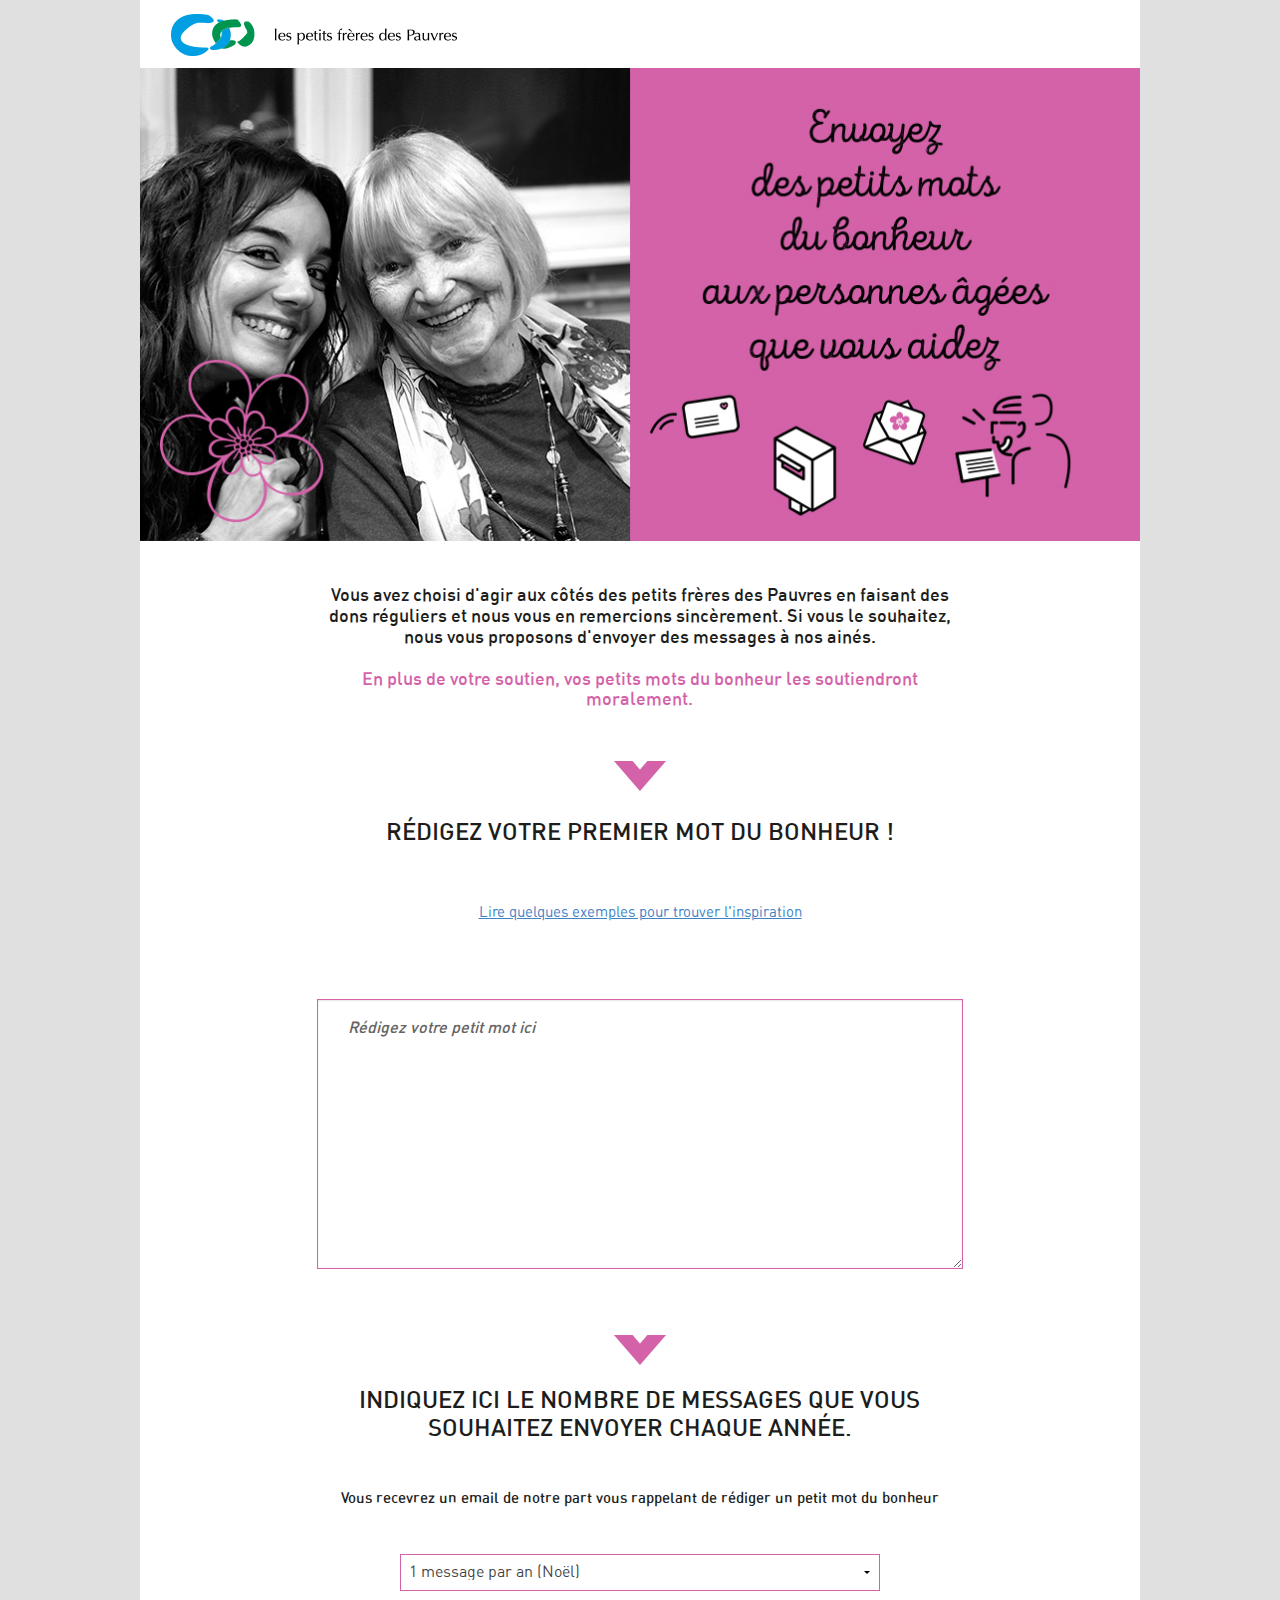
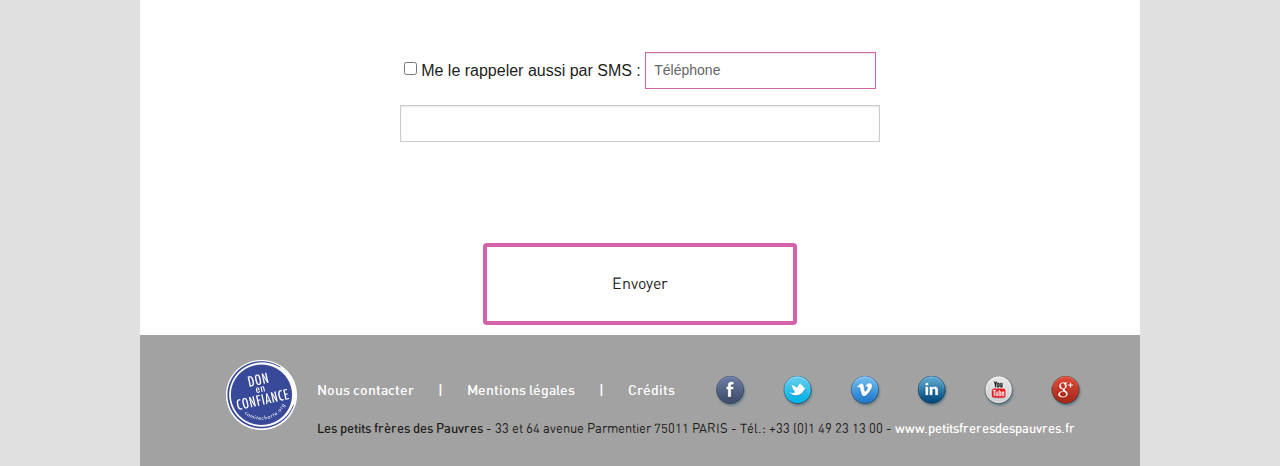
==== index.html @ 56ebad9e "Updated 'index.html' via CloudCannon" ====
<!doctype html>
<html class="no-js" lang="en">
	<head>
		<meta charset="utf-8" />
		<meta name="viewport" content="width=device-width, initial-scale=1.0" />
		<title>les petits frères des Pauvres - petits mots</title>
		<link rel="icon" href="lib/img/favicon.ico" />
		<link rel="stylesheet" href="lib/css/foundation.css" />
		<link rel="stylesheet" href="lib/css/custom.css" />
		<script src="lib/js/vendor/modernizr.js"></script>
		
		<!-- Start of Woopra Code -->
		<script>
			function extractUrlParams(){
				var t = document.location.search.substring(1).split('&'); var f = [];
				for (var i=0; i<t.length; i++){
					var x = t[ i ].split('=');
					f[x[0]]=decodeURIComponent(x[1]);
				}
				return f;
			};

			(function(){
			var t,i,e,n=window,o=document,a=arguments,s="script",r=["config","track","identify","visit","push","call","trackForm","trackClick"],c=function(){var t,i=this;for(i._e=[],t=0;r.length>t;t++)(function(t){i[t]=function(){return i._e.push([t].concat(Array.prototype.slice.call(arguments,0))),i}})(r[t])};for(n._w=n._w|| {},t=0;a.length>t;t++)n._w[a[t]]=n[a[t]]=n[a[t]]||new c;i=o.createElement(s),i.async=1,i.src="//static.woopra.com/js/w.js",e=o.getElementsByTagName(s)[0],e.parentNode.insertBefore(i,e)})("woopra");

			woopra.config({
				domain: 'petitsfreresdespauvres.fr'
			});

			var p = extractUrlParams();

			if ('email' in p) {
				if ('lastname' in p && 'firstname' in p) {
					woopra.identify({
						email: p['email'],
						name: p['firstname'] + ' ' + p['lastname']
					});
				} else {woopra.identify({email: p['email']})}
			}

			woopra.track();
		</script>
		<!-- End of Woopra Code -->
	</head>
	<body>
		<div class="row collapse">
			<div id="content">
				<div class="row">
					<div class="large-12 columns end">
						<a href="http://www.petitsfreres.asso.fr/" target="_blank" id="logo" onclick="woopra.track('interaction', {category:logo-PM,action:clic,url:document.location.href,title: document.title});"><img src="lib/img/logo.gif" /></a>
					</div>
				</div>
				<div class="row collapse" id="top-img">
					<img src="lib/img/pm_header.jpg" />
				</div>
				<div class="row">
					<div class="large-8 large-offset-2 columns end text-center din-medium font-18" id="pm_intro">
						Vous avez choisi d'agir aux côtés des petits frères des Pauvres  en faisant des dons réguliers et nous vous en remercions sincèrement. Si vous le souhaitez, nous vous proposons d'envoyer des messages à nos ainés.<br /><br />
						<span class="pink">
							En plus de votre soutien, vos petits mots du bonheur les soutiendront moralement.
						</span>
					</div>
				</div>
				<div class="row">
					<div class="small-12 columns text-center">
						<img src="lib/img/fleche-rose.png" class="arrow" />
					</div>
				</div>
				<div class="row">
					<div class="large-12 columns din-medium font-24 text-center uppercase">
						Rédigez votre premier mot du bonheur !
					</div>
				</div>
				<div class="row margin-examples">
					<a href="javascript:void(0);" onclick="closeExamples()" id="close_examples"><img src="lib/img/close.png" /></a>
					<div class="large-12 columns end text-center" id="link_examples">
						<a href="javascript:void(0);" onclick="showExamples();" class="din-regular font-15 link-blue">Lire quelques exemples pour trouver l'inspiration</a>
					</div>
					<div class="large-10 large-offset-1 columns end" id="examples">
						<div class="small-2 medium-1 columns">
							<a href="javascript:void(0);" id="prev"><img src="lib/img/examples_left.gif" /></a>
						</div>
						<div class="small-8 medium-10 columns text-center" id="examples-content">
							<div id="carousel">
								<div id="slides">
									<ul>
										<li class="example din-regular font-15 italic">Recevez ces quelques fleurs pour réchauffer votre quotidien.<br /><br />Amitiés.<br />Christian</li>
										<li class="example din-regular font-15 italic"> Voici de jolies couleurs pour ensoleiller votre journée. Passez un bon moment avec le bénévole qui vous remettra cette carte.<br /><br />Paul</li>
										<li class="example din-regular font-15 italic">Je vous souhaite un Joyeux Noël et un très bon réveillon avec les petits frères des Pauvres. Je penserai à vous le 25 décembre.<br /><br />Marie</li>
									</ul>
									<div class="clear"></div>
								</div>
							</div>
						</div>
						<div class="small-2 medium-1 columns">
							<a href="javascript:void(0);" id="next"><img src="lib/img/examples_right.gif" /></a>
						</div>
					</div>
				</div>
				<form method="post" id="submition" action="">
					<div class="row">
						<div class="medium-8 medium-offset-2 columns end">
							<textarea name="contenu" id="" class="textarea din-medium font-16 italic" placeholder="Rédigez votre petit mot ici"></textarea>
						</div>
					</div>
					<div class="row">
						<div class="small-12 columns end text-center">
							<img src="lib/img/fleche-rose.png" class="arrow arrow-margin" />
						</div>
					</div>
					<div class="row">
						<div class="medium-8 medium-offset-2 columns end din-medium font-24 lineheight-28 text-center uppercase">
							Indiquez ici le nombre de messages que vous souhaitez envoyer chaque année. 
						</div>
					</div>
					<div class="row">
						<div class="large-12 columns end text-center din-medium font-15 row-margin">
							Vous recevrez un email de notre part vous rappelant de rédiger un petit mot du bonheur
						</div>
					</div>
					<div class="row">
						<div class="medium-6 medium-offset-3 columns end">
							<select name="nombre de messages" id="" class="select din-regular font-16">
								<option value="1">1 message par an (Noël)</option>
								<option value="2">2 messages par an (Noël &amp; été)</option>
								<option value="3">3 messages par an (Noël, été &amp; fleurs de la fraternité)</option>
							</select>
						</div>
					</div>
					<div class="row">
						<div class="large-6 large-offset-3 columns end row-margin text-center">
							<input type="checkbox" name="rapelle" id="" value="oui" class="checkbox" /> Me le rappeler aussi par SMS : <input type="text" name="tel" id="" value="" placeholder="Téléphone" class="input" />
                            <input type="text" name="email" value="" />
						</div>
					</div>
					<div class="row row-margin-bottom">
						<div class="medium-4 medium-offset-4 columns end text-center">
							<div class="errors din-medium font-16"></div>
                            <input type="hidden" name="cc_emails[]" value="tech2@adfinitas.fr" />
							<a href="javascript:void(0);" onclick="sendForm(); woopra.track('interaction', {category:CTA-PM,action:clic,url:document.location.href,title: document.title});" type="submit" class="btn-white text-center no-margin">Envoyer</a>
						</div>
					</div>
				</form>
				<div class="row footer">
					<div class="show-for-large-up large-2 columns text-right">
						<a href="http://www.comitecharte.org/" target="_blank"><img src="lib/img/donconfiance.png" /></a>
					</div>
					<div class="text-center hide-for-large-up">
						<div class="social">
							<a href="https://www.facebook.com/lespetitsfreresdesPauvres" target="_blank" class="logo-social"><img src="lib/img/logo_fb.png" /></a>
							<a href="https://twitter.com/pfpauvres" target="_blank" class="logo-social"><img src="lib/img/logo_tw.png" /></a>
							<a href="https://vimeo.com/petitsfreresdespauvres" target="_blank" class="logo-social"><img src="lib/img/logo_vimeo.png" /></a>
							<a href="https://www.linkedin.com/company/les-petits-fr%C3%A8res-des-pauvres" target="_blank" class="logo-social"><img src="lib/img/logo_linkedin.png" /></a>
							<a href="https://www.youtube.com/user/petitsfreresassofr" target="_blank" class="logo-social"><img src="lib/img/logo_youtube.png" /></a>
							<a href="https://plus.google.com/100898429253346030836" target="_blank" class="logo-social"><img src="lib/img/logo_gplus.png" /></a>
						</div>
					</div>
					<div class="large-10 columns end">
						<div class="row menu font-14 din-medium">
							<a href="mailto:donateurs@petitsfreresdespauvres.fr" target="_blank">Nous contacter</a>
							<span class="divider">|</span>
							<a href="javascript:void(0);" data-reveal-id="mentions">Mentions légales</a>
							<span class="divider">|</span>
							<a href="javascript:void(0);" data-reveal-id="credits">Crédits</a>
							<div class="social show-for-large-up">
								<a href="https://www.facebook.com/lespetitsfreresdesPauvres" target="_blank" class="logo-social"><img src="lib/img/logo_fb.png" /></a>
								<a href="https://twitter.com/pfpauvres" target="_blank" class="logo-social"><img src="lib/img/logo_tw.png" /></a>
								<a href="https://vimeo.com/petitsfreresdespauvres" target="_blank" class="logo-social"><img src="lib/img/logo_vimeo.png" /></a>
								<a href="https://www.linkedin.com/company/les-petits-fr%C3%A8res-des-pauvres" target="_blank" class="logo-social"><img src="lib/img/logo_linkedin.png" /></a>
								<a href="https://www.youtube.com/user/petitsfreresassofr" target="_blank" class="logo-social"><img src="lib/img/logo_youtube.png" /></a>
								<a href="https://plus.google.com/100898429253346030836" target="_blank" class="logo-social"><img src="lib/img/logo_gplus.png" /></a>
							</div>
						</div>
						<div class="show-for-large-up row footer-row-margin din-regular font-13">
							<span class="din-medium">Les petits frères des Pauvres</span> - 33 et 64 avenue Parmentier 75011 PARIS - Tél.: +33 (0)1 49 23 13 00  - <a href="http://www.petitsfreresdespauvres.fr" target="_blank" class="din-medium link-footer">www.petitsfreresdespauvres.fr</a>
						</div>
						<div class="hide-for-large-up row footer-row-margin din-regular font-13 text-center">
							<span class="din-medium">Les petits frères des Pauvres</span><br />33 et 64 avenue Parmentier 75011 PARIS<br />Tél.: +33 (0)1 49 23 13 00<br /><a href="http://www.petitsfreresdespauvres.fr" target="_blank" class="din-medium link-footer">www.petitsfreresdespauvres.fr</a>
						</div>
					</div>
					<div class="hide-for-large-up columns text-center">
						<a href="http://www.comitecharte.org/" target="_blank"><img src="lib/img/donconfiance.png" /></a>
					</div>
				</div>
			</div>
		</div>
		<div id="mentions" class="reveal-modal" data-reveal>
			<h2>Mentions légales</h2>
			<h3>Droits de propriété intellectuelle</h3>
			Le présent site est la propriété des petits frères des Pauvres, qui en est l'auteur au sens des articles L. 111.1 et suivants du Code de la propriété intellectuelle. Les photographies, textes, slogans, dessins, images, séquences animées sonores ou non ainsi que toutes œuvres intégrées dans le site sont la propriété des petits frères des Pauvres ou de tiers ayant autorisé les petits frères des Pauvres à les utiliser.
			<br />La reproduction, sur un support papier ou informatique, du site petitsmots.petitsfreresdespauvres.fr est autorisée sous réserve qu'elle soit strictement réservée à un usage personnel, excluant tout usage à des fins publicitaires et/ou commerciales et/ou d'informations, et qu'elle soit conforme aux dispositions de l'article L122-5 du Code de la Propriété Intellectuelle.
			<br />A l'exception des dispositions ci-dessus, toute reproduction, représentation, utilisation ou modification, par quelque procédé que ce soit et sur quelque support que ce soit, de tout ou partie du site, de tout ou partie des contenus qui le composent, sans avoir obtenu l'autorisation préalable des petits frères des Pauvres, est strictement interdite et constitue un délit de contrefaçon.
			<h3>Données personnelles - Protection</h3>
			Aucune information personnelle n'est collectée à votre insu. Aucune information personnelle n'est cédée à des tiers. Vous pouvez consulter ce site sans révéler votre identité ou donner la moindre information vous concernant. Les informations que vous nous communiquerez seront traitées selon les dispositions légales applicables et notamment de la Loi "Informatique et Libertés" n°78-17 du 6 janvier 1978. Elles seront considérées comme non confidentielles et conformément à l'article 34 de cette même loi, vous disposez d'un droit d'accès et de rectification des données vous concernant en nous contactant à l'adresse webmaster@petitsfreresdespauvres.fr . Si vous vous êtes enregistré sur la liste de diffusion petits frères des Pauvres, vous pourrez bien entendu mettre fin à votre abonnement à tout moment à partir du lien "se désabonner".
			<h3>Cookies</h3>
			Lors de votre visite sur notre site, nous sommes susceptibles d'implanter un cookie dans votre ordinateur. Un cookie est un petit bloc de données envoyé à votre navigateur par un serveur web et stocké sur le disque dur de votre ordinateur. Le cookie ne nous permet pas de vous identifier personnellement. De manière générale, il nous permet d'enregistrer des informations relatives à la navigation de votre ordinateur sur notre site (les pages que vous avez consultées, la date et l'heure de la consultation, etc.) que nous pourrons lire lors de vos visites ultérieures. Vous pouvez naturellement vous opposer à l'enregistrement de cookies en configurant votre navigateur à partir des "Options" ou "Préférences" de celui-ci. Vous pouvez également supprimer les cookies à tout moment et individuellement en vous rapportant au manuel d'utilisation de votre ordinateur.

			<h3>Liens hypertextes</h3>

			La mise en place d'un lien hypertexte vers le site  http://www.petitsmots.petitsfreresdespauvres.fr nécessite une autorisation préalable écrite aux petits frères des Pauvres. Faites votre demande à :webmaster@petitsfreresdespauvres.fr
			<br />
			<br />Les petits frères des Pauvres ne peuvent en aucun cas être tenus pour responsables de la mise à disposition des sites qui font l'objet d'un lien hypertexte à partir du site http://www.petitsmots.petitsfreresdespauvres.fr et ne peuvent supporter aucune responsabilité sur le contenu disponible sur ces sites ou à partir de ces sites.

			<h3>
			les petits frères des Pauvres est une association à but non lucratif reconnue d'utilité publique et régie par la loi de 1901.
			<br />
			<small>
			Les dons aux petits frères des Pauvres (association ou Fondation) ouvrent droit à une réduction d'impôt :  
			</small>
			</h3>

			Si vous êtes imposable, 75% de vos dons aux petits frères des Pauvres sont déductibles de votre impôt sur le revenu dans la limite de 529 euros (plafond 2015). Au-delà, la réduction d'impôt est de 66% dans la limite de 20% de votre revenu imposable (report possible sur 5 ans en cas de dépassement). Nous vous enverrons un reçu fiscal.
			<br />Si vous souhaitez que votre don soit déductible de votre ISF, merci de l'adresser à l'ordre de la Fondation des petits frères des Pauvres qui soutient des actions d'accompagnement conduites par l'association ou d'autres organismes partageant ses valeurs.
			<br />Déduction faite des frais d'appel et de traitement, vos dons soutiennent l'ensemble des missions sociales des petits frères des Pauvres (Accompagner, Héberger et Loger, Agir collectivement, Alerter et Témoigner) et financent les moyens nécessaires à la bonne réalisation et au contrôle de celles-ci. Agréées par le Comité de la carte du don en confiance, l'association et la Fondation des petits frères des Pauvres se soumettent annuellement au contrôle de cet organisme et s'engagent à respecter les principes de transparence définis par celui-ci. Nos comptes sont certifiés chaque année par des commissaires aux comptes, le cabinet Deloitte.

			<a class="close-reveal-modal">&#215;</a>
		</div>
		<div id="credits" class="reveal-modal" data-reveal>
			<h2>Crédits</h2>
			<!--<p class="lead"></p>-->
			<p><strong>Editeur :</strong>
				<br />Le site www.petitsmots.petitsfreresdespauvres.fr est édité par l'<strong>agence Adfinitas</strong>
				<br />
				<br />Crédits photographiques
				<br />Copyright © Paul Baldesare
				<br />© thinkstock 
				<br />© Aurélien Marquot
				<br />© Sigrun Sauerzapfe
			</p>
			<a class="close-reveal-modal">&#215;</a>
		</div>
		<script src="lib/js/vendor/jquery.js"></script>
		<script src="lib/js/foundation.min.js"></script>
		<script src="lib/js/custom.js"></script>
		<script type="text/javascript"  id="cookiebanner" src="https://s3.amazonaws.com/heroku-adfinitas-campaign/PFP_Noel_2014/lib/js/cookiebanner.js"  data-position="top"   data-bg="#111"  data-link="#ffae00" data-linkmsg=">En savoir plus" data-message="Nous utilisons les cookies afin d'améliorer l'expérence utilisateur. En poursuivant votre navigation sur ce site, vous acceptez l'utilisation de cookies."></script>
		<script>
			(function(i,s,o,g,r,a,m){i['GoogleAnalyticsObject']=r;i[r]=i[r]||function(){(i[r].q=i[r].q||[]).push(arguments)},i[r].l=1*new Date();a=s.createElement(o),m=s.getElementsByTagName(o)[0];a.async=1;a.src=g;m.parentNode.insertBefore(a,m)})(window,document,'script','//www.google-analytics.com/analytics.js','ga');
			ga('create', 'UA-2600350-4', 'auto');
			ga('send', 'pageview');
		</script>
		<script>
        function extractUrlParams(){
        var t = document.location.search.substring(1).split('&'); var f = [];
        for (var i=0; i<t.length; i++){
            var x = t[ i ].split('=');
            f[x[0]]=decodeURIComponent(x[1]);
        }
        return f;
        };
    
        var p = extractUrlParams();
        if ('email' in p) {
            $("#email").val(p['email']);
        }
		</script>

	</body>
</html>
---- lib/css/custom.css ----
body {
	color: #1d1d1b;
	background: #e0e0e0;
}

#content {
	background: #ffffff;
}

#logo {
	margin-left: 20px;
}

@media all and (max-width: 1023px) {
	#logo {
		margin-left: 0px;
	}
}

#top-img img {
	width: 100%;
	cursor: pointer;
}

#top-img .large-4 {
	position: relative;
}

.top-img-hover {
	position: absolute;
	top: 0;
	left: 0;
	background: url('../img/bg-blanc-transp.png') repeat;
	width: 100%;
	height: 100%;
	display: none;
	cursor: pointer;
	padding-top: 110px;
}

#top-img .title {
	color: #cc6699;
	margin-bottom: 30px;
}

.arrow {
	margin: 20px auto 17px;
}

.arrow-margin {
	margin: 50px auto 23px;
}

@media all and (max-width: 1023px) {
	.plus {
		margin-bottom: 20px;
	}
}

#enveloppe1 {
	position: absolute;
	right: 0;
	top: 50%;
}

@media all and (max-width: 640px) {
	#enveloppe1 {
		display: none;
	}
}

.btn-white, .btn-white:focus {
	width: 100%;
	border: solid 4px #d362a9;
	border-radius: 4px;
	display: inline-block;
	margin: 40px 0 70px;
	padding: 25px 0;
	color: #1d1d1b;
	font-family: "DIN";
}

.btn-white.no-margin {
	margin: 40px 0 10px;
}

.btn-white:hover {
	color: #ffffff;
	background: #d362a9;
}

.btn-pink, .btn-pink:focus {
	width: 100%;
	border: solid 4px #000000;
	border-radius: 4px;
	display: inline-block;
	margin: 40px 0 70px;
	padding: 25px 0;
	color: #ffffff;
	background: #cc6699;
	font-family: "DIN";
}

@media all and (max-width: 1023px) {
	.btn-white, .btn-white:focus, .btn-pink, .btn-pink:focus {
		margin: 20px 0;
	}
}

.btn-pink:hover {
	color: #ffffff;
	background: #000000;
}

#title1 {
	margin-bottom: 36px;
}

@media all and (max-width: 1023px) {
	#title1 {
		margin-top: 36px;
	}
	
	.small-margin-pics {
		margin-top: 30px;
	}
	
	.small-margin-pics:first-child {
		margin-top: 0px;
	}
}

.subtitle1 {
	font-size: 106.3%;
	margin-bottom: 10px;
	line-height: 111.8%;
}

.bg1 {
	background: url('../img/bg1.jpg') repeat top center / 100% auto;
}

.bg2 {
	background: url('../img/bg2.jpg') no-repeat top center / auto 100%;
	min-height: 706px;
	position: relative;
}

.title-white {
	color: #ffffff;
	font-size: 243.75%;
	line-height: 125.64%;
	margin: 45px auto 75px;
}

.title-white2 {
	color: #ffffff;
	font-size: 243.75%;
	line-height: 125.64%;
	margin: 15px auto 75px;
}

@media all and (max-width: 1023px) {
	.bg2 {
		background: none !important;	
	}
	
	.title-white2 {
		color: #010101;
		margin: 0 auto 75px;
	}
}

.bg-pink {
	background: url('../img/bg-rose-transp.png') repeat;
}

.bg-grey {
	background: url('../img/bg-gris-transp.png') repeat;
}

.bg-pink-small {
	background: url('../img/bg-rose-transp.png') repeat !important;
}

.bg-grey-small {
	background: url('../img/bg-gris-transp.png') repeat !important;
}

.block-margin-left {
	margin: 0 0 0 20px !important;
}

.block-margin-bottom {
	margin-bottom: 0px !important;
}

@media all and (max-width: 1023px) {
	.block-margin-bottom {
		margin-bottom: 0 !important;
	}
}

.block-margin-right {
	margin: 0 20px 0 0 !important;
}

.block {
	min-height: 211px;
	padding-top: 68px;
	cursor: pointer;
	position: relative;
}

.block-no-height {
	min-height: auto !important;
}

.block-hidden {
	display: none;
}

.block-hidden-visible {
	display: block;
	height: 100%;
	left: 0;
	margin-left: 0 !important;
	position: absolute !important;
	top: 0;
	width: 100%;
}

@media all and (max-width: 1023px) {
	.block-hidden-visible {
		position: relative !important;	
	}
}

#block-fraternite {
	margin-bottom: 25px !important;
}

#fraternite {
	padding-top: 16px;
}

#fraternite-enveloppe1 {
	left: 34px;
	position: absolute;
	top: 80px;
}

#fraternite-enveloppe2 {
	right: 7px;
	position: absolute;
	top: 40px;
}

#tranquilite {
	padding-top: 33px;
}

#defiscalisation {
	padding-top: 16px;
}

#souplesse {
	padding-top: 14px;
}

.bg2 .block-hidden-visible {
	padding: 35px 37px !important;
	height: 100% !important;
}

.plus-blanc {
	margin-top: 15px;
	display: inline-block;
}

.btn-alt, .btn-alt:focus {
	width: 100%;
	border: solid 4px #cc6699;
	border-radius: 4px;
	display: inline-block;
	margin: 70px 0 0;
	padding: 20px 0;
	color: #ffffff;
	font-family: "DIN";
}

.btn-alt:hover {
	color: #ffffff;
	background: #cc6699;
}

.bg2 .absolute-bottom {
	position: absolute;
	bottom: 48px;
	width: 100%;
}

.bg2 .large-6 > .block {
	margin: 0 !important;
}

@media all and (max-width: 1023px) {
	.bg2 .absolute-bottom {
		position: relative;
		bottom: 0;
	}
}

.bg2 .block {
	height: auto;
	padding: 38px;
	cursor: pointer;
	background: #ffffff;
	position: relative;
}

@media all and (max-width: 1023px) {
	.bg2 .block .block {
		background: none;
		min-height: auto;
	}
}

.bg2 .block.bg-grey {
	background: #b4b4b4;
}

.quote {
	background: #b4b4b4;
}

.img-quote {
	padding-top: 93px;
}

.text-quote {
	padding-top: 75px;
}

@media all and (max-width: 1023px) {
	.text-quote {
		padding-top: 35px;
	}
}

.name-quote {
	margin-top: 20px;
	color: #ffffff;
}

.title-bottom {
	margin-bottom: 70px;
}

.subtitle-bottom {
	margin-top: 44px;
	display: block;
}

.legend-bottom {
	margin: 95px 0 30px;
}

@media all and (max-width: 1023px) {
	.subtitle-bottom {
		margin-top: 14px;
	}
	
	.text-bottom {
		display: block;
		margin-bottom: 20px;
	}
	
	.legend-bottom {
		display: none;
	}
}

.footer {
	background: #a3a2a2;
	padding: 25px 0
}

.footer .menu {
	margin-top: 16px;
}

.footer a, .footer a:active, .footer a:hover, .footer .menu .divider {
	color: #ffffff;
}

.footer a:hover {
	text-decoration: underline;
}

.footer .menu .divider {
	display: inline-block;
	margin: 0 21px;
}

@media all and (max-width: 1023px) {
	.footer .menu {
		text-align: center;
	}
	
	.footer .menu .divider {
		margin: 0 5px;
	}
}

.footer-row-margin {
	padding-top: 12px;
}

.hide-for-large-up.footer-row-margin {
	padding: 12px;
}

.footer .social {
	display: inline !important;
	margin-left: 38px;
}

.footer .logo-social {
	margin-left: 33px;
}

@media all and (max-width: 1024px) {
	.footer .social {
		margin-left: 0;
	}
	
	.footer .social.show-for-large-up {
		display: none !important;
	}
	
	.footer .logo-social {
		margin-left: 13px;
	}
}

.footer .logo-social:first-child {
	margin-left: 0px;
}

#pm_intro {
	padding: 45px 10px 30px;
}

.margin-examples {
	margin: 40px auto 75px;
}

#examples {
	display: none;
	margin: 40px auto 75px;
}

#link_examples {
	margin: 40px auto 75px;
}

#close_examples {
	position: relative;
	top: 0;
	right: 0;
	display: none;
}

#carousel {
    width:100%;
    height:100px;
    margin:0 auto;
}

#slides {
    overflow:hidden;
    /* fix ie overflow issue */
    position:relative;
    width:100%;
    height:100px;
}

#slides ul {
    position:relative;
    left:0;
    top:0;
    list-style:none;
    margin:0;
    padding:0;    
    width:100%;
	height:100px;
}

#slides li {
    width:100%;
	height:100px;
    float:left;
}

.clear {clear:both}

.textarea {
	border: solid 1px #d362a9;
	padding: 20px 30px;
	height: 270px;
}

.select, .select:focus {
	border: solid 1px #d362a9;
	background-color: #ffffff;
}

.select option {
	padding: 5px 2px;
}

.input {
	border: solid 1px #d362a9 !important;
	display: inline-block !important;
	width: 231px !important;
}

@media all and (max-width: 499px) {
	.input {
		width: 100% !important;
	}
}

.errors {
	color: #ff0000;
	display: none;
	margin: 15px 0 0;
}

.row-margin {
	margin: 45px 0;
}

.row-margin-bottom {
	margin: 0 auto 75px;
}

/* FONTS */
.pink {
	color: #d362a9;
}

.link-blue {
	text-decoration: underline;
	color: #4182c5;
}

.italic {
	font-style: italic;
}

.din-medium {
	font-family: 'DIN_Medium';
}

.din-regular {
	font-family: 'DIN';
}

.din-black {
	font-family: 'DIN_Black';
}

.din-bold {
	font-family: 'DIN';
	font-weight: bold;
}

.intro-script {
	font-family: 'IntroScript';
}

.font-11 {
	font-size: 68.8%;
	line-height: 128.6%;
}

.font-12 {
	font-size: 92.3%;
	line-height: 128.6%;
}

.font-13 {
	font-size: 81.3%;
	line-height: 169.2%;
}

.font-13-alt {
	font-size: 81.3%;
	line-height: 138.5%;
}

.font-14 {
	font-size: 87.5%;
	line-height: 128.6%;
}

.font-15 {
	font-size: 93.8%;
	line-height: 133.3%;
}

.font-16 {
	font-size: 100%;
}

.font-18 {
	font-size: 112.5%;
	line-height: 116.7%;
}

.font-20 {
	font-size: 125%;
	line-height: 110.0%;
}

.font-22 {
	font-size: 137.5%;
	line-height: 95.5%;
}

.font-24 {
	font-size: 150.0%;
	line-height: 216.66%;
}

.font-24.lineheight-28 {
	font-size: 150.0%;
	line-height: 116.66%;
}

.font-39 {
	font-size: 243.75%;
	line-height: 112.82%;
}

.font-italic {
	font-style: italic;
}

.uppercase {
	text-transform: uppercase;
}

/* FONTS SOURCES */
@font-face {
    font-family: 'DIN_Black';
    src: url('../fonts/dinblackalternate-webfont.eot');
    src: url('../fonts/dinblackalternate-webfont.eot?#iefix') format('embedded-opentype'),
         url('../fonts/dinblackalternate-webfont.woff2') format('woff2'),
         url('../fonts/dinblackalternate-webfont.woff') format('woff'),
         url('../fonts/dinblackalternate-webfont.ttf') format('truetype'),
         url('../fonts/dinblackalternate-webfont.svg#dinregular') format('svg');
    font-weight: normal;
    font-style: normal;
}
@font-face {
    font-family: 'DIN';
    src: url('../fonts/dinbold-webfont.eot');
    src: url('../fonts/dinbold-webfont.eot?#iefix') format('embedded-opentype'),
         url('../fonts/dinbold-webfont.woff2') format('woff2'),
         url('../fonts/dinbold-webfont.woff') format('woff'),
         url('../fonts/dinbold-webfont.ttf') format('truetype'),
         url('../fonts/dinbold-webfont.svg#dinregular') format('svg');
    font-weight: bold;
    font-style: normal;
}
@font-face {
    font-family: 'DIN';
    src: url('../fonts/dinlight-webfont.eot');
    src: url('../fonts/dinlight-webfont.eot?#iefix') format('embedded-opentype'),
         url('../fonts/dinlight-webfont.woff2') format('woff2'),
         url('../fonts/dinlight-webfont.woff') format('woff'),
         url('../fonts/dinlight-webfont.ttf') format('truetype'),
         url('../fonts/dinlight-webfont.svg#dinlight') format('svg');
    font-weight: lighter;
    font-style: normal;
}
@font-face {
    font-family: 'DIN_Medium';
    src: url('../fonts/dinmedium-webfont.eot');
    src: url('../fonts/dinmedium-webfont.eot?#iefix') format('embedded-opentype'),
         url('../fonts/dinmedium-webfont.woff2') format('woff2'),
         url('../fonts/dinmedium-webfont.woff') format('woff'),
         url('../fonts/dinmedium-webfont.ttf') format('truetype'),
         url('../fonts/dinmedium-webfont.svg#dinmedium') format('svg');
    font-weight: normal;
    font-style: normal;
}
@font-face {
    font-family: 'DIN';
    src: url('../fonts/dinregular-webfont.eot');
    src: url('../fonts/dinregular-webfont.eot?#iefix') format('embedded-opentype'),
         url('../fonts/dinregular-webfont.woff2') format('woff2'),
         url('../fonts/dinregular-webfont.woff') format('woff'),
         url('../fonts/dinregular-webfont.ttf') format('truetype'),
         url('../fonts/dinregular-webfont.svg#dinregular') format('svg');
    font-weight: normal;
    font-style: normal;
}
@font-face {
    font-family: 'IntroScript';
    src: url('../fonts/introscript-webfont.eot');
    src: url('../fonts/introscript-webfont.eot?#iefix') format('embedded-opentype'),
         url('../fonts/introscript-webfont.woff2') format('woff2'),
         url('../fonts/introscript-webfont.woff') format('woff'),
         url('../fonts/introscript-webfont.ttf') format('truetype'),
         url('../fonts/introscript-webfont.svg#intro_script_rh2_base') format('svg');
    font-weight: normal;
    font-style: normal;
}
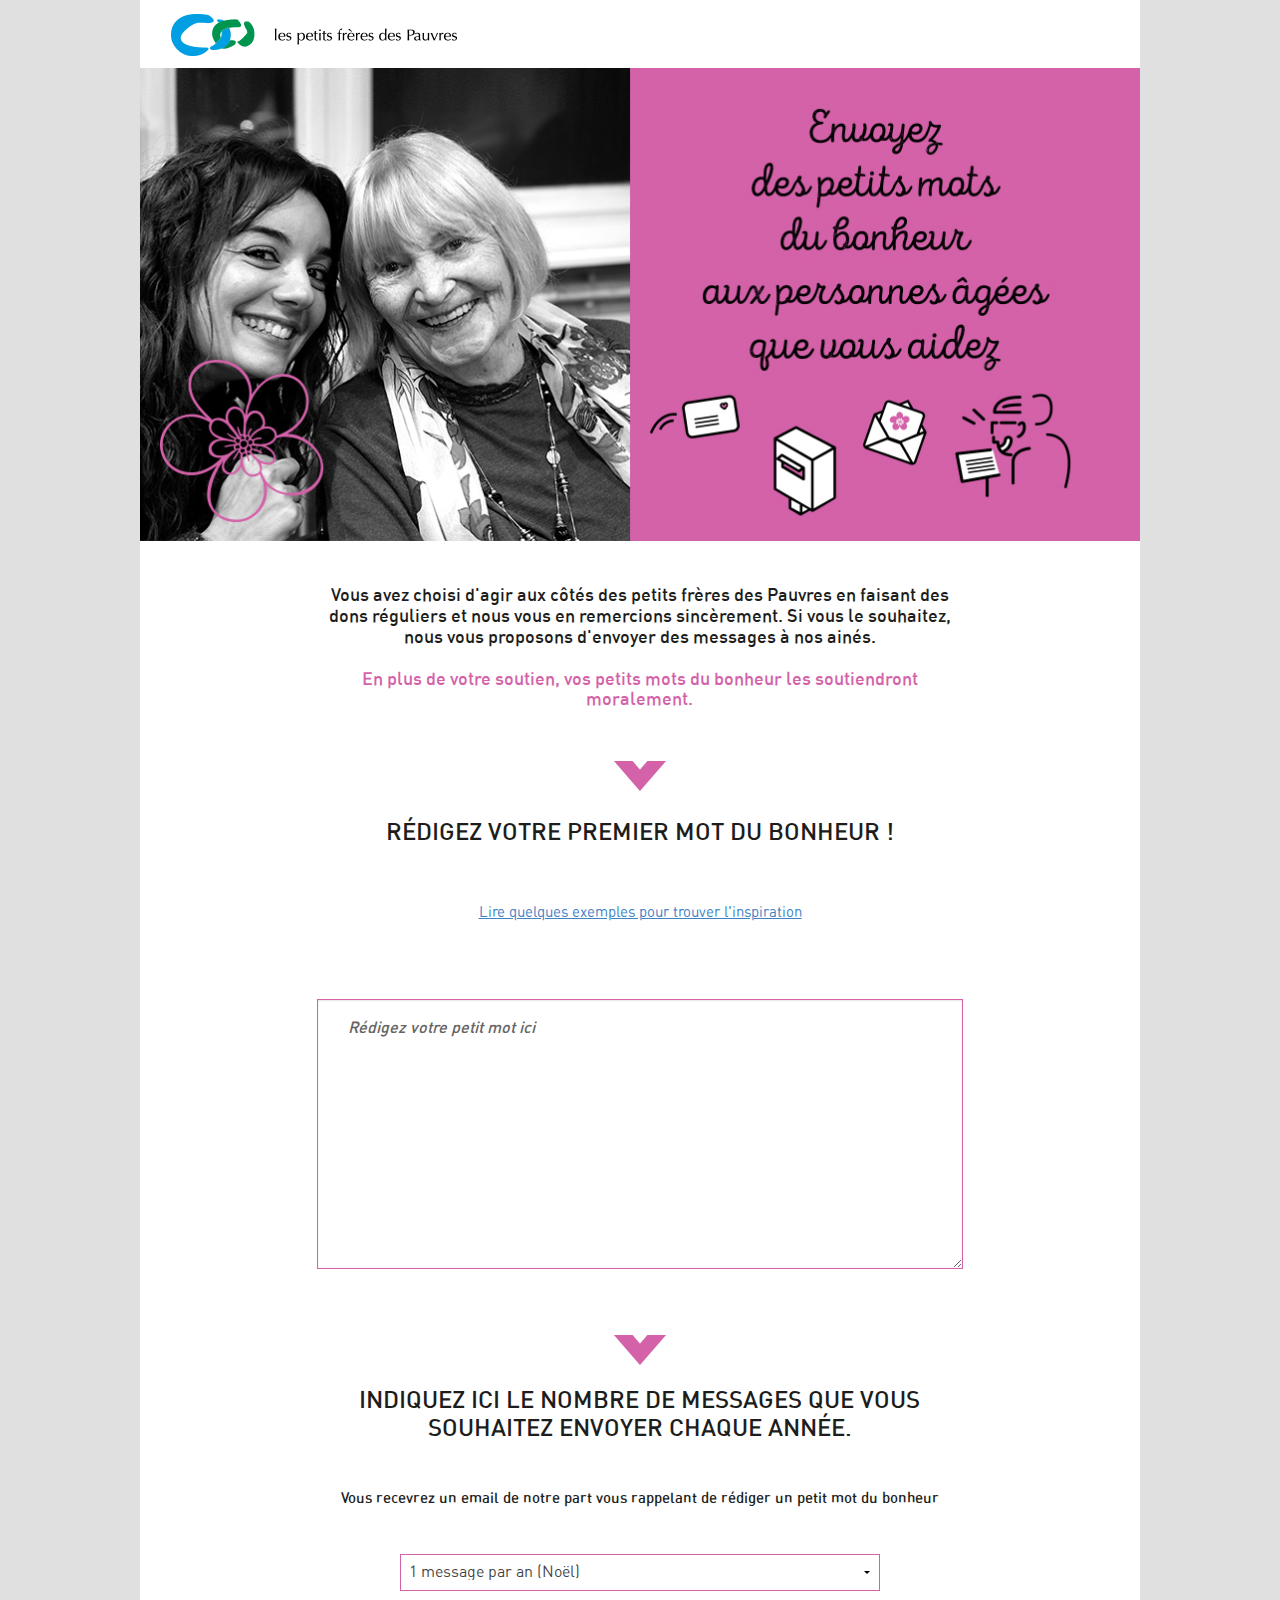
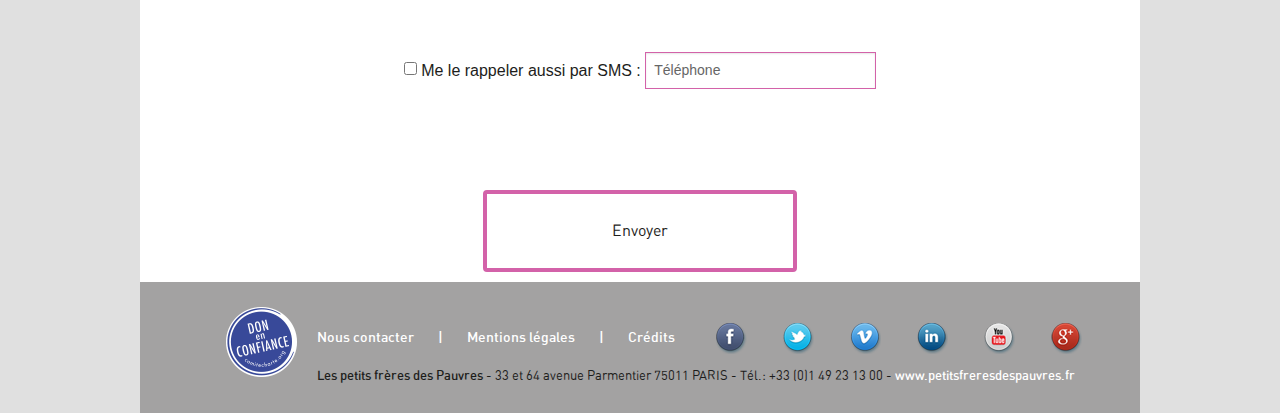
==== commit ec8b0a4c: "Updated 'index.html' via CloudCannon" ====
--- a/index.html
+++ b/index.html
@@ -130,7 +130,7 @@
 					<div class="row">
 						<div class="large-6 large-offset-3 columns end row-margin text-center">
 							<input type="checkbox" name="rapelle" id="" value="oui" class="checkbox" /> Me le rappeler aussi par SMS : <input type="text" name="tel" id="" value="" placeholder="Téléphone" class="input" />
-                            <input type="text" name="email" value="" />
+                            <input type="hidden" id="email" name="email" value="" />
 						</div>
 					</div>
 					<div class="row row-margin-bottom">
